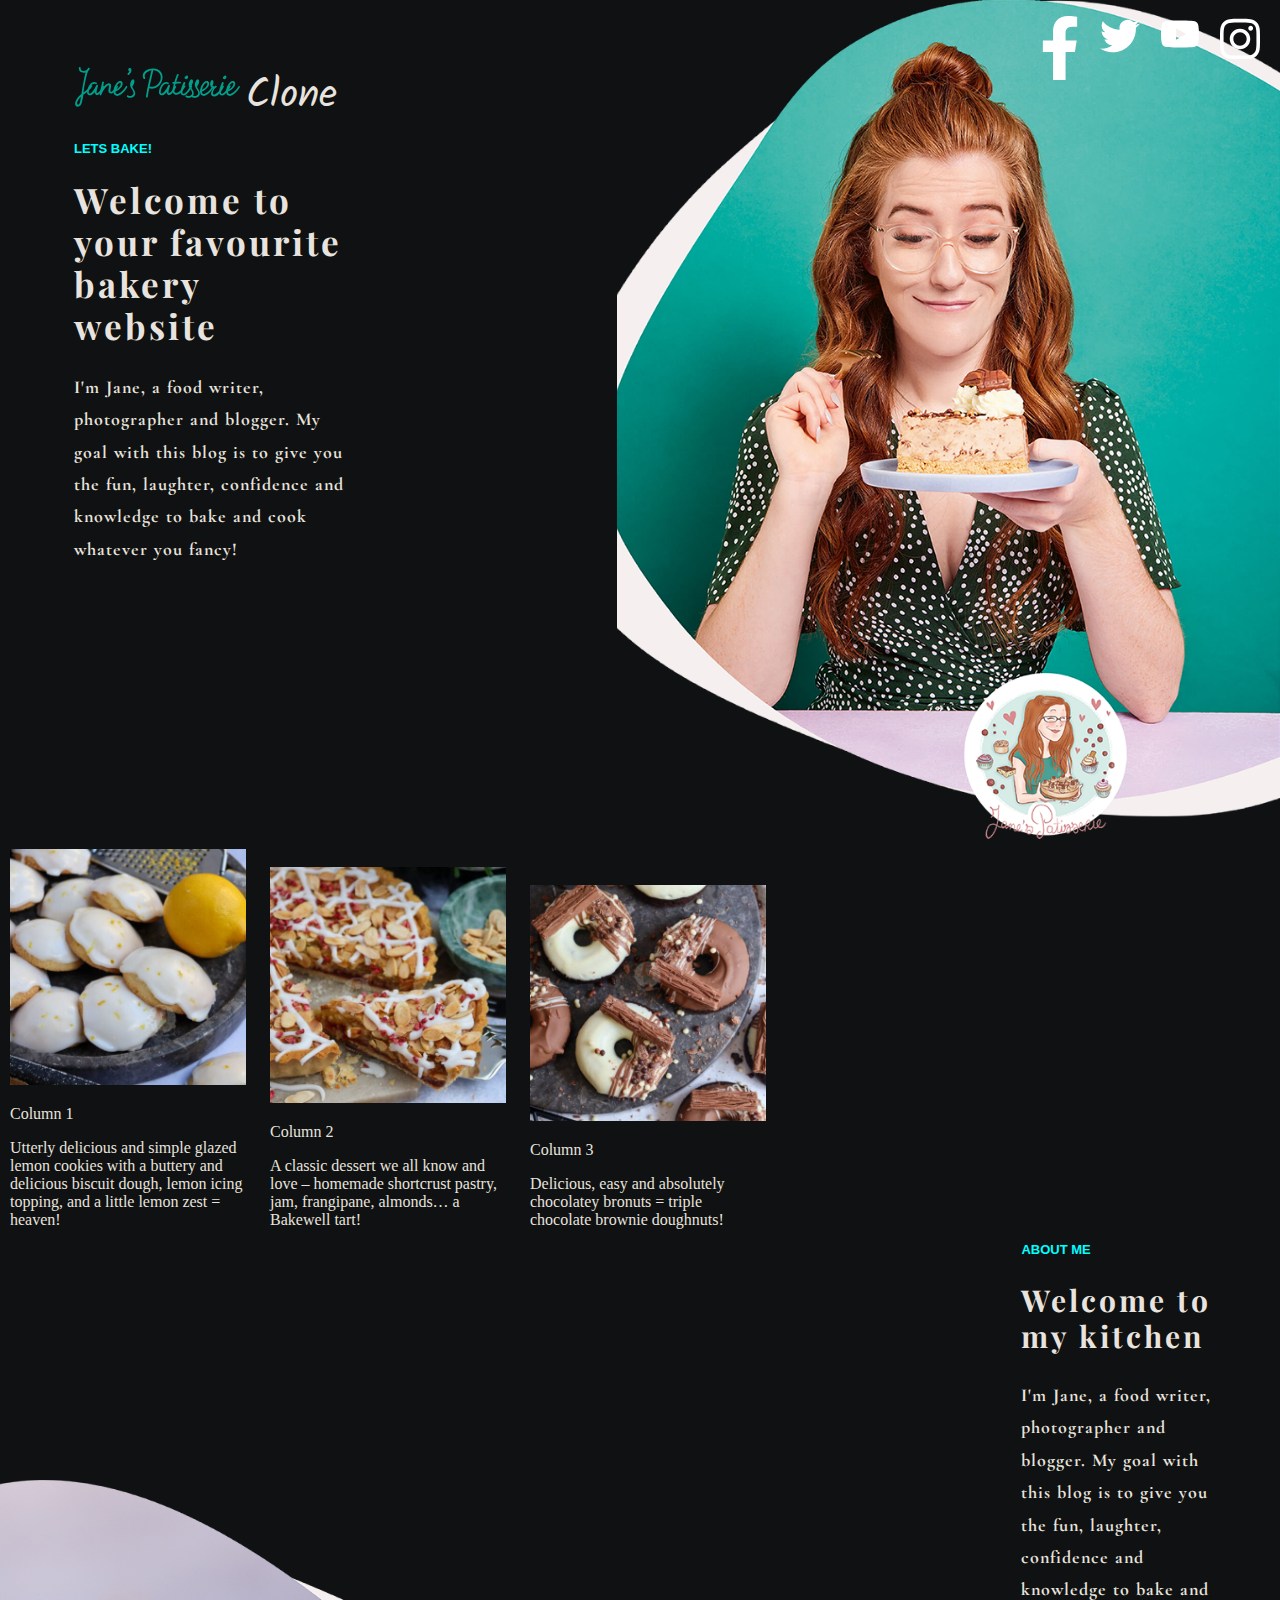
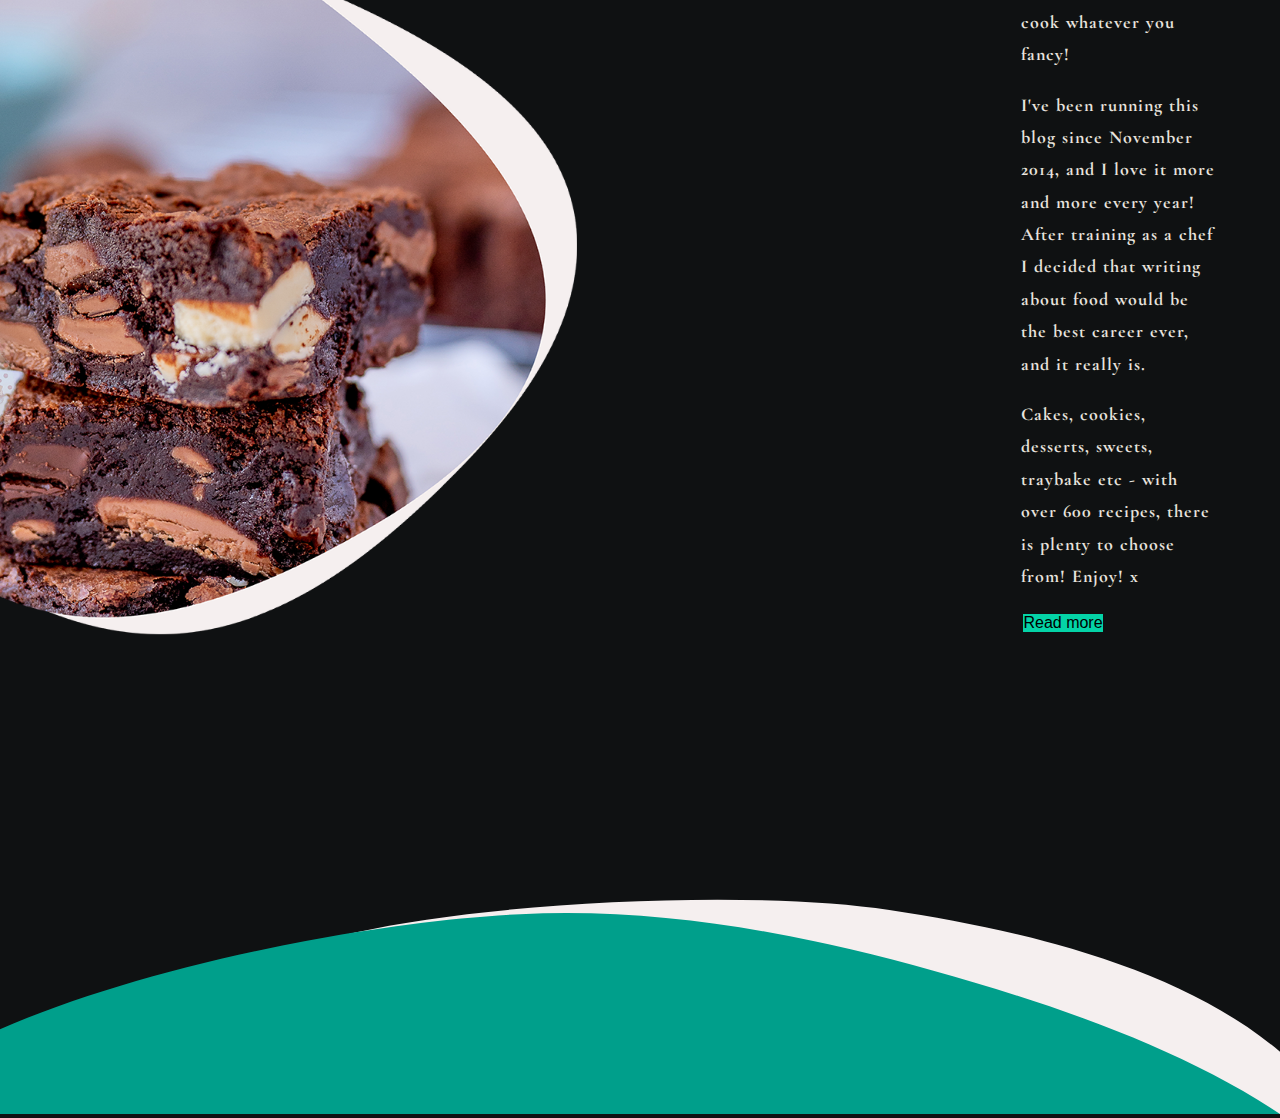
==== index.html @ 90a3a9bd "day2" ====
<!DOCTYPE html>
<html lang="en">
<head>
    <meta charset="UTF-8">
    <meta http-equiv="X-UA-Compatible" content="IE=edge">
    <meta name="viewport" content="width=device-width, initial-scale=1.0">
    <title>Home Page</title>
    <link rel="stylesheet" href="css/main.css">
    <!-- <link rel="stylesheet" href="https://unicons.iconscout.com/release/v4.0.0/css/line.css"> -->
    <!-- <link rel="stylesheet" href="https://maxcdn.bootstrapcdn.com/bootstrap/3.4.1/css/bootstrap.min.css">
    <script src="https://ajax.googleapis.com/ajax/libs/jquery/3.6.0/jquery.min.js"></script> -->
    <!-- <script src="https://maxcdn.bootstrapcdn.com/bootstrap/3.4.1/js/bootstrap.min.js"></script> -->
</head> 
<body>
      
    <section class="row">

        <div class ="container1">
            <div>
            <a class="logo" href="index.html"><img class="logo-size" src='image/jp-logo.svg' alt="jp-logo"> <span class="clone">Clone</span> </a>
            </div>
            <div class ="left-container">
                <h3 class="blue">LETS BAKE!</h3>
                <h1>Welcome to your favourite bakery website</h1>
                <p class="paragraph">I'm Jane, a food writer, photographer and blogger. My goal with this blog is to give you the fun, laughter, confidence and knowledge to bake and cook whatever you fancy!</p> 
            </div>

        </div>
        
        <div class="container3 ">
            <div id="row"> 
                <ul id="links">
                    <li><a id="links"href="https://www.instagram.com/janespatisserie"><img src="image/instagram.svg" alt="instagram"></a></li>
                    <li><a id="links"href="https://www.youtube.com/c/JanesPatisserieVlogs"><img src="image/youtube.svg" alt="youtube"></a></li>
                    <li><a id="links"href="https://twitter.com/janespatisserie"><img src="image/twitter.svg" alt="twitter"></a></li>
                    <li><a id="links"href="https://www.facebook.com/Janespatisserie/"><img src="image/facebook-f.svg" alt="facebook"></a></li>
                </ul>
            </div>
            <!-- <img class="image" src="image/home-header-2022.png" alt="pictre"/> -->
        </div>
    </section>
    
     <section class="row2">
        <div class="container left">
            <div >
                <a href="GlazedLemonCookies.html"><img class="images" src="image/GlazedLemonCookies1-2-500x500.jpg" alt="Glazed lemon cookies"/></a>
            </div>   
            <div class="text">
                <p>Column 1</p>
                <p>Utterly delicious and simple glazed lemon cookies with a buttery and delicious biscuit dough, lemon icing topping, and a little lemon zest = heaven! </p>
            </div>
        </div>
        <div class="container middle">
            <div>
                <a href="BakewellTart.html"><img class="images"  src="image/BakewellTart5.jpg" alt="Glazed lemon cookies"/></a>
            </div>   
            <div class="text">
                <p>Column 2</p>
                <p>A classic dessert we all know and love – homemade shortcrust pastry, jam, frangipane, almonds… a Bakewell tart! </p>
            </div>
        </div>
        <div class="container right">
            <div>
                <a href="Bronuts.html"><img class="images" src="image/Bronuts.jpg" alt="Glazed lemon cookies"/></a>
            </div>   
            <div class="text">
                <p>Column 3</p>
                <p>Delicious, easy and absolutely chocolatey bronuts = triple chocolate brownie doughnuts! </p>
            </div>
        </div>
    </section>


    <section class="row">
        <div class="container4">


        </div>

        <div class ="container2">
            <div class ="right-container">
                <h3 class="blue">ABOUT ME</h3>
                <h2>Welcome to my kitchen</h2>
                <p class="paragraph">I'm Jane, a food writer, photographer and blogger. My goal with this blog is to give you the fun, laughter, confidence and knowledge to bake and cook whatever you fancy!</p>
                <p class="paragraph">I've been running this blog since November 2014, and I love it more and more every year! After training as a chef I decided that writing about food would be the best career ever, and it really is.</p>
                <p class="paragraph">Cakes, cookies, desserts, sweets, traybake etc - with over 600 recipes, there is plenty to choose from! Enjoy! x</p>
            
                <a class="button" href="https://www.janespatisserie.com/about/" alt="read more">Read more</a>
                
            </div>
        </div>
    </section>

    <section class="footer">
    <img src="image/footer-curve.svg">
    </section>

</body>
</html>
---- css/main.css ----
@import url("https://fonts.googleapis.com/css2?family=Cormorant+Garamond:wght@300&family=Kalam&family=Playfair+Display&family=Square+Peg&display=swap");
* {
  -webkit-box-sizing: border-box;
          box-sizing: border-box;
}

.container {
  -webkit-box-sizing: border-box;
          box-sizing: border-box;
  display: inline-block;
  padding: 10px;
  height: 300px;
}

.left, .right {
  width: 20%;
}

.middle {
  width: 20%;
}

.container1 {
  margin-top: 57px;
  margin-left: 5%;
  font-family: 'Lucida Sans', 'Lucida Sans Regular', 'Lucida Grande', 'Lucida Sans Unicode', Geneva, Verdana, sans-serif;
  margin-left: 5%;
  -webkit-box-flex: 50%;
      -ms-flex: 50%;
          flex: 50%;
  padding-left: 10px;
  width: 40%;
  margin-bottom: 20%;
}

.left-container {
  width: 50%;
}

ul {
  list-style-type: none;
}

.container2 {
  display: -webkit-box;
  display: -ms-flexbox;
  display: flex;
  -webkit-box-orient: horizontal;
  -webkit-box-direction: normal;
      -ms-flex-direction: row;
          flex-direction: row;
  font-family: 'Lucida Sans', 'Lucida Sans Regular', 'Lucida Grande', 'Lucida Sans Unicode', Geneva, Verdana, sans-serif;
  -webkit-box-pack: end;
      -ms-flex-pack: end;
          justify-content: flex-end;
  margin-right: 5%;
  width: 40%;
  margin-bottom: 20%;
}

.container3 {
  width: 60%;
  background: url("home-header-2022.png") right/cover no-repeat;
}

.container4 {
  background: url("brownies.png") left/cover no-repeat;
  background-size: 80%;
  width: 60%;
}

.right-container {
  width: 40%;
}

.about-me {
  -webkit-box-pack: end;
      -ms-flex-pack: end;
          justify-content: flex-end;
}

.blue {
  font-size: 13px;
  color: aqua;
}

#links li {
  float: right;
  height: auto;
  width: 40px;
  margin-right: 20px;
}

.button {
  position: relative;
  color: #e8e3de;
  border: 5px;
  font-weight: 500;
  background-color: #04d4a7;
  display: inline-block;
  margin: 4px 2px;
  cursor: pointer;
}

.logo {
  -webkit-box-pack: end;
      -ms-flex-pack: end;
          justify-content: flex-end;
}

.logo-size {
  height: 50px;
  width: auto;
}

.clone {
  font-family: 'Kalam', cursive;
  font-size: 40px;
  color: #e8e3de;
}

h1 {
  color: #e8e3de;
  font-family: 'Playfair Display', serif;
  font-size: 35px;
  letter-spacing: 3px;
  line-height: 1.2;
}

h2 {
  color: #e8e3de;
  font-family: 'Playfair Display', serif;
  font-size: 30px;
  letter-spacing: 3px;
  line-height: 1.2;
}

.paragraph {
  color: #e8e3de;
  font-family: 'Cormorant Garamond', serif;
  font-size: 18px;
  letter-spacing: 1px;
  word-spacing: 1px;
  line-height: 1.8;
  font-weight: 700;
}

.row {
  display: -webkit-box;
  display: -ms-flexbox;
  display: flex;
}

.row2:after {
  -webkit-box-sizing: border-box;
          box-sizing: border-box;
  content: "";
  display: table;
  clear: both;
}

#row3 {
  display: inline;
}

.latest-recipe {
  display: inline;
}

.column {
  position: relative;
  width: 100%/3;
}

/* Stops the float property from affecting content after the columns */
.images {
  width: 100%;
  height: auto;
}

.text {
  position: flex;
  color: #e8e3de;
}

body {
  background-color: #0f1112;
  margin: 0%;
}

a:link, a:visited, a:hover, a:active {
  color: #000000;
  text-decoration: none;
}

.big-image.width {
  height: 500px;
  background: url("GlazedLemonCookies1-2-500x500.jpg") center/cover no-repeat;
  -webkit-box-pack: center;
      -ms-flex-pack: center;
          justify-content: center;
}

.menu.width {
  margin-top: 50px;
  -webkit-box-pack: center;
      -ms-flex-pack: center;
          justify-content: center;
}

.width {
  margin-left: auto;
  margin-right: auto;
  max-width: 1300px;
}
/*# sourceMappingURL=main.css.map */
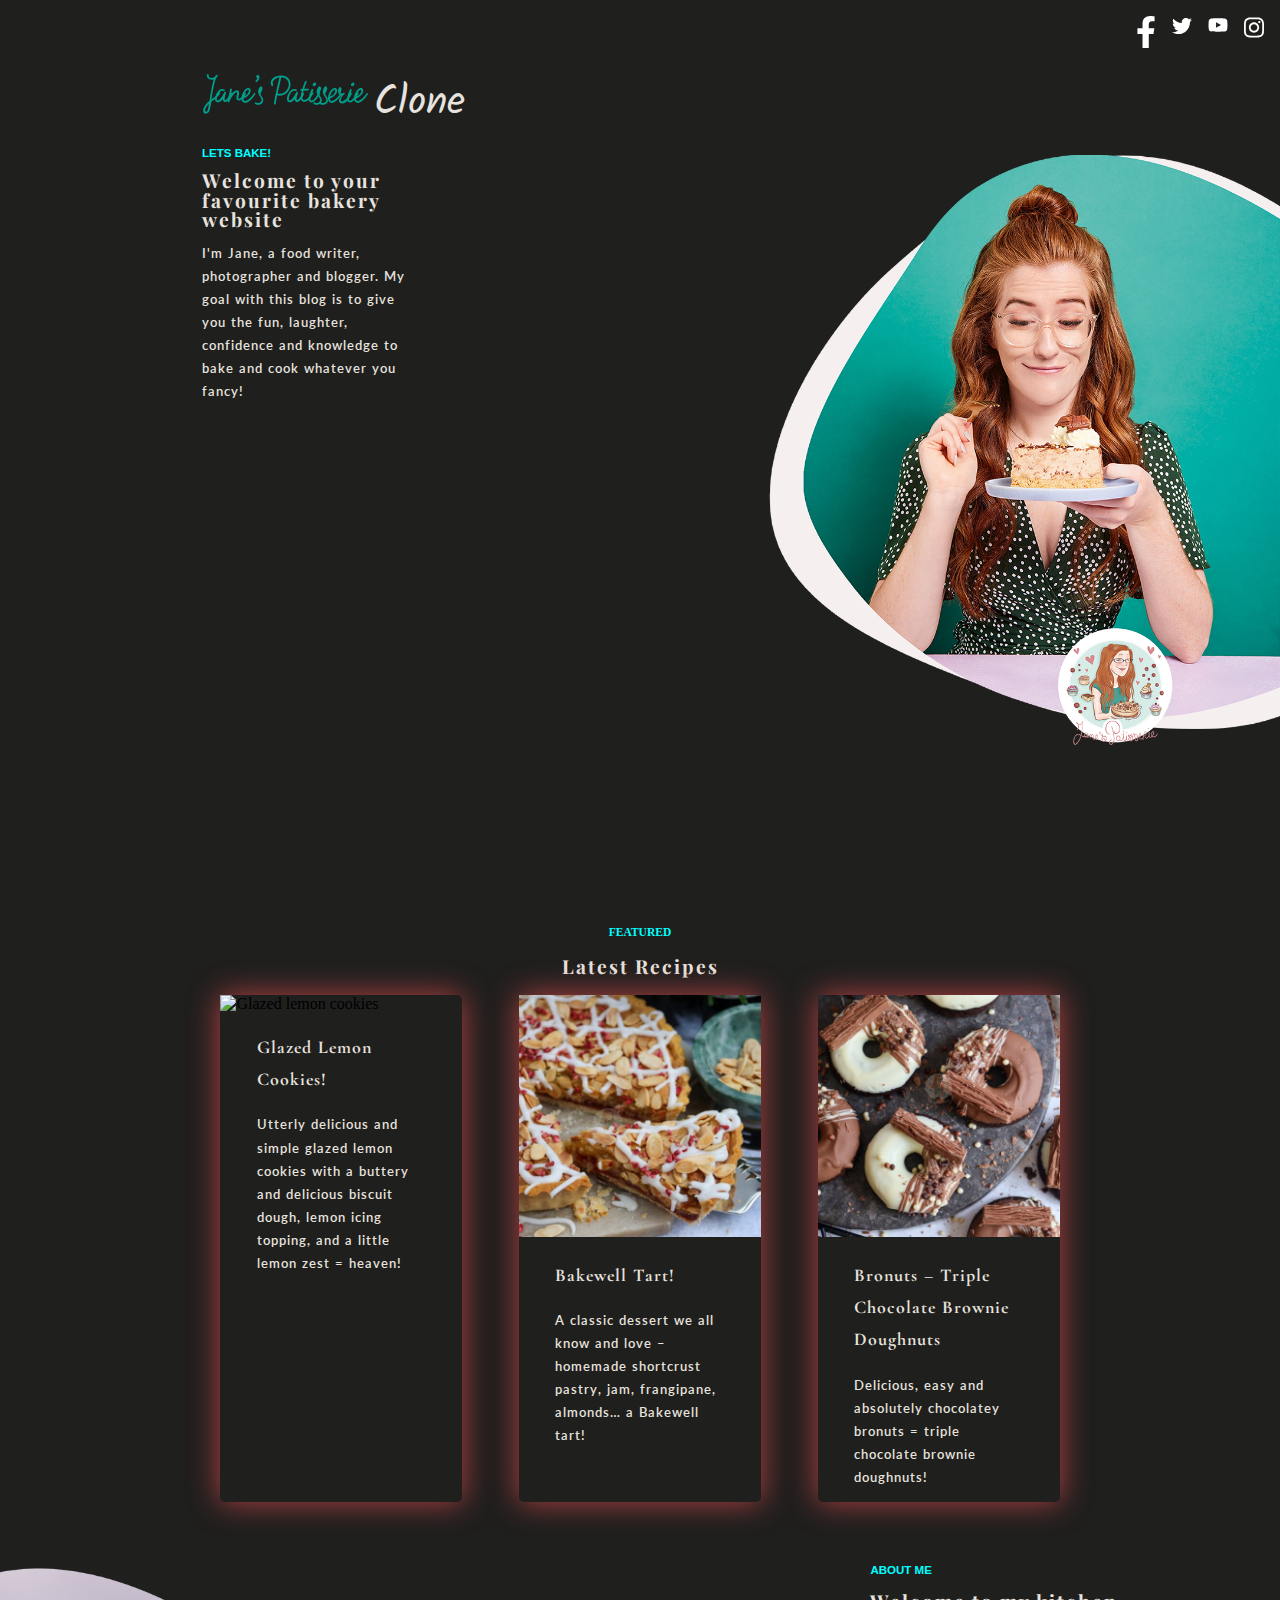
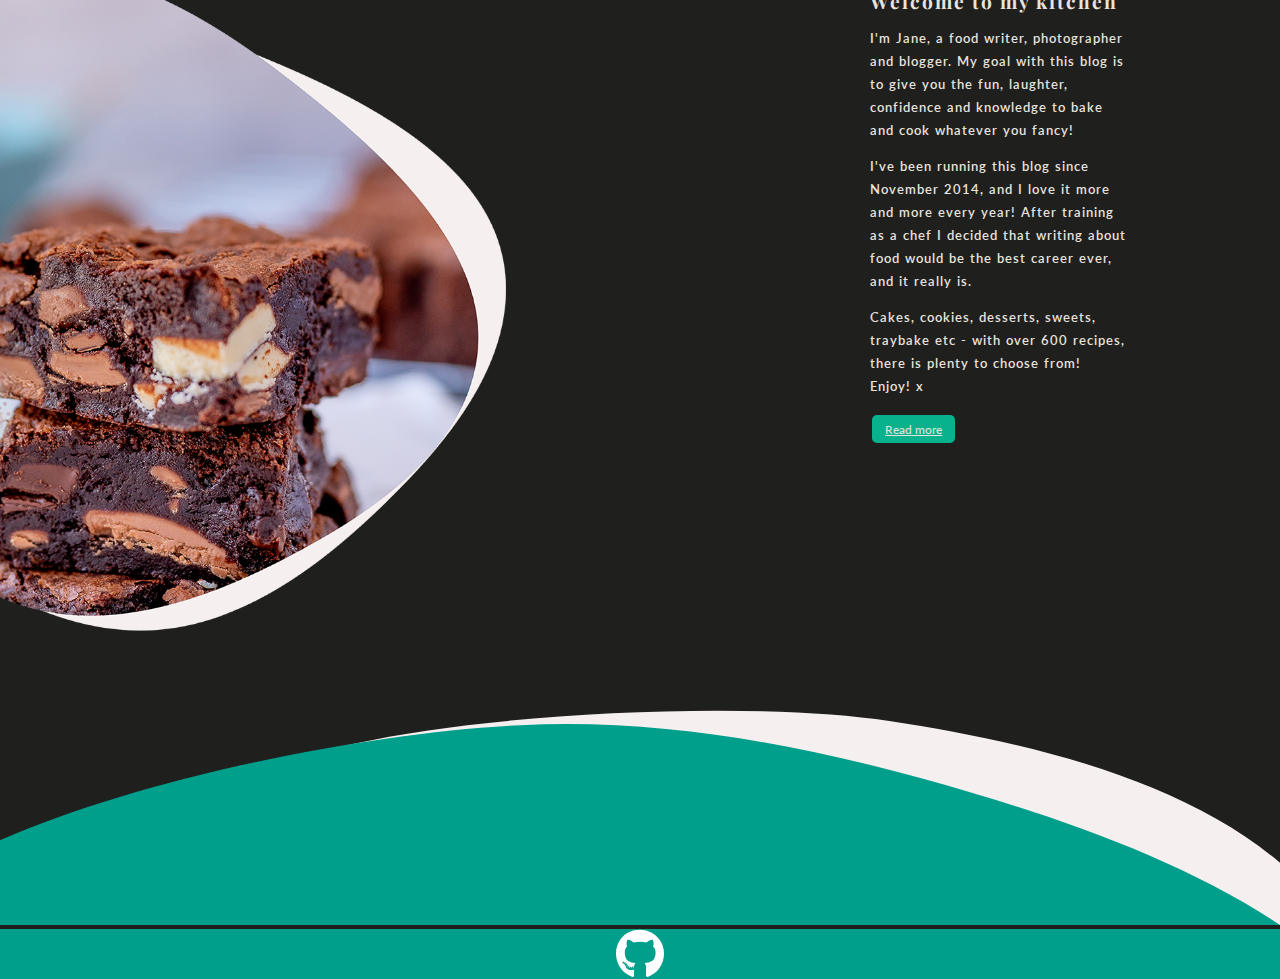
==== commit 4ee838c0: "finish all 4 page of the website" ====
--- a/index.html
+++ b/index.html
@@ -12,60 +12,68 @@
     <!-- <script src="https://maxcdn.bootstrapcdn.com/bootstrap/3.4.1/js/bootstrap.min.js"></script> -->
 </head> 
 <body>
-      
-    <section class="row">
 
-        <div class ="container1">
-            <div>
-            <a class="logo" href="index.html"><img class="logo-size" src='image/jp-logo.svg' alt="jp-logo"> <span class="clone">Clone</span> </a>
+     <section class="homepage">
+        <section class="row">
+            <div class ="container1">
+                <div>
+                <a class="logo" href="index.html"><img class="logo-size" src='image/jp-logo.svg' alt="jp-logo"> <span class="clone">Clone</span> </a>
+                </div>
+                <div class ="left-container">
+                    <h3 class="blue">LETS BAKE!</h3>
+                    <h1 class ="hero">Welcome to your favourite bakery website</h1>
+                    <p class="paragraph">I'm Jane, a food writer, photographer and blogger. My goal with this blog is to give you the fun, laughter, confidence and knowledge to bake and cook whatever you fancy!</p> 
+                </div>
             </div>
-            <div class ="left-container">
-                <h3 class="blue">LETS BAKE!</h3>
-                <h1>Welcome to your favourite bakery website</h1>
-                <p class="paragraph">I'm Jane, a food writer, photographer and blogger. My goal with this blog is to give you the fun, laughter, confidence and knowledge to bake and cook whatever you fancy!</p> 
+            
+            <div class="container3">
+                <div class="row">
+                    <ul id="links">
+                        <li><a href="https://www.instagram.com/janespatisserie"><img src="image/instagram.svg" alt="instagram"></a></li>
+                        <li><a href="https://www.youtube.com/c/JanesPatisserieVlogs"><img src="image/youtube.svg" alt="youtube"></a></li>
+                        <li><a href="https://twitter.com/janespatisserie"><img src="image/twitter.svg" alt="twitter"></a></li>
+                        <li><a href="https://www.facebook.com/Janespatisserie/"><img src="image/facebook-f.svg" alt="facebook"/></a></li>
+                    </ul>
+                </div>
             </div>
+        </section>  
+     </section> 
 
-        </div>
-        
-        <div class="container3 ">
-            <div id="row"> 
-                <ul id="links">
-                    <li><a id="links"href="https://www.instagram.com/janespatisserie"><img src="image/instagram.svg" alt="instagram"></a></li>
-                    <li><a id="links"href="https://www.youtube.com/c/JanesPatisserieVlogs"><img src="image/youtube.svg" alt="youtube"></a></li>
-                    <li><a id="links"href="https://twitter.com/janespatisserie"><img src="image/twitter.svg" alt="twitter"></a></li>
-                    <li><a id="links"href="https://www.facebook.com/Janespatisserie/"><img src="image/facebook-f.svg" alt="facebook"></a></li>
-                </ul>
-            </div>
-            <!-- <img class="image" src="image/home-header-2022.png" alt="pictre"/> -->
-        </div>
+    <div class="space"></div>
+
+    <section >
+        <h3 class="blue center">FEATURED</h3>
+        <h3 class="hero center">Latest Recipes</h3>
     </section>
-    
-     <section class="row2">
-        <div class="container left">
+
+    <section class="row2">
+        <div class="container left glow">
             <div >
-                <a href="GlazedLemonCookies.html"><img class="images" src="image/GlazedLemonCookies1-2-500x500.jpg" alt="Glazed lemon cookies"/></a>
+                <a href="GlazedLemonCookies.html"><img class="images" src="image/Glc/GlazedLemonCookies1-2-500x500.jpg" alt="Glazed lemon cookies"/></a>
             </div>   
-            <div class="text">
-                <p>Column 1</p>
-                <p>Utterly delicious and simple glazed lemon cookies with a buttery and delicious biscuit dough, lemon icing topping, and a little lemon zest = heaven! </p>
+            <div class="featured-text">
+                <a href="GlazedLemonCookies.html"><p class="title"> Glazed Lemon Cookies!</p></a>
+                <p class="paragraph">Utterly delicious and simple glazed lemon cookies with a buttery and delicious biscuit dough, lemon icing topping, and a little lemon zest = heaven! </p>
             </div>
         </div>
-        <div class="container middle">
+        <div class="container middle glow">
             <div>
                 <a href="BakewellTart.html"><img class="images"  src="image/BakewellTart5.jpg" alt="Glazed lemon cookies"/></a>
             </div>   
-            <div class="text">
-                <p>Column 2</p>
-                <p>A classic dessert we all know and love – homemade shortcrust pastry, jam, frangipane, almonds… a Bakewell tart! </p>
+            <div class="featured-text">
+                <a href="BakewellTart.html"><p class="title"> Bakewell Tart!</p></a>
+                
+                <p class="paragraph">A classic dessert we all know and love – homemade shortcrust pastry, jam, frangipane, almonds… a Bakewell tart! </p>
             </div>
         </div>
-        <div class="container right">
+        <div class="container right glow">
             <div>
-                <a href="Bronuts.html"><img class="images" src="image/Bronuts.jpg" alt="Glazed lemon cookies"/></a>
+                <a href="Bronuts.html"><img class="images" src="image/Bronuts/Bronuts.jpg" alt="Glazed lemon cookies"/></a>
             </div>   
-            <div class="text">
-                <p>Column 3</p>
-                <p>Delicious, easy and absolutely chocolatey bronuts = triple chocolate brownie doughnuts! </p>
+            <div class="featured-text">
+                <a href="Bronuts.html"><p class="title"> Bronuts – Triple Chocolate Brownie Doughnuts</p></a>
+                
+                <p class="paragraph">Delicious, easy and absolutely chocolatey bronuts = triple chocolate brownie doughnuts! </p>
             </div>
         </div>
     </section>
@@ -80,20 +88,25 @@
         <div class ="container2">
             <div class ="right-container">
                 <h3 class="blue">ABOUT ME</h3>
-                <h2>Welcome to my kitchen</h2>
+                <h2 class="hero">Welcome to my kitchen</h2>
                 <p class="paragraph">I'm Jane, a food writer, photographer and blogger. My goal with this blog is to give you the fun, laughter, confidence and knowledge to bake and cook whatever you fancy!</p>
                 <p class="paragraph">I've been running this blog since November 2014, and I love it more and more every year! After training as a chef I decided that writing about food would be the best career ever, and it really is.</p>
                 <p class="paragraph">Cakes, cookies, desserts, sweets, traybake etc - with over 600 recipes, there is plenty to choose from! Enjoy! x</p>
             
-                <a class="button" href="https://www.janespatisserie.com/about/" alt="read more">Read more</a>
+                <a class="button" href="https://www.janespatisserie.com/about/" alt="read more"><span class="buttontext" >Read more</span></a>
                 
             </div>
         </div>
     </section>
+    
 
-    <section class="footer">
-    <img src="image/footer-curve.svg">
+    <section style="display:flexbox">
+        <img class="" src="image/footer-curve.svg">
+        <div class="footer">
+            <a href="https://github.com/Jiong-Su?tab=repositories"><img class="logo-size center" src='image/github-brands.svg' alt="git hub"> </a>
+        </div>
     </section>
 
+  
 </body>
 </html>--- a/css/main.css
+++ b/css/main.css
@@ -1,36 +1,74 @@
-@import url("https://fonts.googleapis.com/css2?family=Cormorant+Garamond:wght@300&family=Kalam&family=Playfair+Display&family=Square+Peg&display=swap");
+@import url("https://fonts.googleapis.com/css2?family=Cormorant+Garamond:wght@300&family=Kalam&family=Lato:wght@300&family=Playfair+Display&family=Square+Peg&display=swap");
 * {
   -webkit-box-sizing: border-box;
           box-sizing: border-box;
 }
 
+.homepage {
+  background: url("home-header-2022.png") right/cover no-repeat;
+  background-size: 40%;
+  max-height: 900px;
+  height: auto;
+}
+
+.title {
+  color: #e8e3de;
+  font-family: 'Cormorant Garamond', serif;
+  letter-spacing: 1px;
+  word-spacing: 1px;
+  line-height: 1.8;
+  font-weight: 700;
+  font-size: 1.4vw;
+}
+
+.title:hover {
+  text-decoration: underline;
+}
+
+.hero {
+  color: #e8e3de;
+  font-family: 'Playfair Display', serif;
+  letter-spacing: 2px;
+  line-height: 1;
+  font-size: 1.5vw;
+}
+
+.space {
+  margin-top: 2%;
+  margin-bottom: 2%;
+}
+
 .container {
-  -webkit-box-sizing: border-box;
-          box-sizing: border-box;
-  display: inline-block;
-  padding: 10px;
-  height: 300px;
-}
-
-.left, .right {
-  width: 20%;
+  height: auto;
+}
+
+.glow {
+  border-color: #b64242;
+  -webkit-box-shadow: 0 0 30px #b64242;
+          box-shadow: 0 0 30px #b64242;
+  border-radius: 5px;
+}
+
+.right {
+  width: 27%;
+}
+
+.left {
+  width: 27%;
 }
 
 .middle {
-  width: 20%;
+  width: 27%;
 }
 
 .container1 {
-  margin-top: 57px;
-  margin-left: 5%;
+  margin-top: 5%;
+  margin-left: 15%;
   font-family: 'Lucida Sans', 'Lucida Sans Regular', 'Lucida Grande', 'Lucida Sans Unicode', Geneva, Verdana, sans-serif;
-  margin-left: 5%;
-  -webkit-box-flex: 50%;
-      -ms-flex: 50%;
-          flex: 50%;
+  margin-left: 15%;
   padding-left: 10px;
   width: 40%;
-  margin-bottom: 20%;
+  height: 1000px;
 }
 
 .left-container {
@@ -53,24 +91,31 @@
   -webkit-box-pack: end;
       -ms-flex-pack: end;
           justify-content: flex-end;
-  margin-right: 5%;
+  margin-right: 10%;
   width: 40%;
   margin-bottom: 20%;
 }
 
 .container3 {
   width: 60%;
-  background: url("home-header-2022.png") right/cover no-repeat;
+  display: -webkit-box;
+  display: -ms-flexbox;
+  display: flex;
+  -webkit-box-pack: end;
+      -ms-flex-pack: end;
+          justify-content: flex-end;
 }
 
 .container4 {
   background: url("brownies.png") left/cover no-repeat;
   background-size: 80%;
-  width: 60%;
+  width: 50%;
 }
 
 .right-container {
-  width: 40%;
+  width: 50%;
+  margin-top: 10%;
+  margin-right: 5%;
 }
 
 .about-me {
@@ -80,26 +125,56 @@
 }
 
 .blue {
-  font-size: 13px;
+  font-size: 0.9vw;
   color: aqua;
 }
 
 #links li {
   float: right;
-  height: auto;
-  width: 40px;
-  margin-right: 20px;
+  -webkit-box-align: center;
+      -ms-flex-align: center;
+          align-items: center;
+  width: 20px;
+  height: 20px;
+  margin-right: 1em;
+}
+
+.center {
+  display: -webkit-box;
+  display: -ms-flexbox;
+  display: flex;
+  -webkit-box-pack: center;
+      -ms-flex-pack: center;
+          justify-content: center;
+}
+
+.inline {
+  line-height: 1.8;
 }
 
 .button {
   position: relative;
-  color: #e8e3de;
-  border: 5px;
-  font-weight: 500;
-  background-color: #04d4a7;
+  background-color: #08b28d;
   display: inline-block;
   margin: 4px 2px;
   cursor: pointer;
+  padding: 2%;
+  padding-left: 5%;
+  padding-right: 5%;
+  border-radius: 5px;
+}
+
+.buttontext {
+  color: #e8e3de;
+  -webkit-text-decoration: underline #e8e3de;
+          text-decoration: underline #e8e3de;
+  font-weight: 400;
+  font-size: 0.9vw;
+  font-family: 'Lato', serif;
+}
+
+.button:hover {
+  background-color: #07886c;
 }
 
 .logo {
@@ -119,14 +194,6 @@
   color: #e8e3de;
 }
 
-h1 {
-  color: #e8e3de;
-  font-family: 'Playfair Display', serif;
-  font-size: 35px;
-  letter-spacing: 3px;
-  line-height: 1.2;
-}
-
 h2 {
   color: #e8e3de;
   font-family: 'Playfair Display', serif;
@@ -137,12 +204,22 @@
 
 .paragraph {
   color: #e8e3de;
-  font-family: 'Cormorant Garamond', serif;
+  font-family: 'Lato', serif;
+  font-size: 1vw;
+  letter-spacing: 1px;
+  word-spacing: 1px;
+  line-height: 1.8;
+  font-weight: 550;
+}
+
+.recipefont {
+  color: #e8e3de;
+  font-family: 'Lato', sans-serif;
   font-size: 18px;
   letter-spacing: 1px;
   word-spacing: 1px;
   line-height: 1.8;
-  font-weight: 700;
+  font-weight: 550;
 }
 
 .row {
@@ -151,16 +228,14 @@
   display: flex;
 }
 
-.row2:after {
-  -webkit-box-sizing: border-box;
-          box-sizing: border-box;
-  content: "";
-  display: table;
-  clear: both;
-}
-
-#row3 {
-  display: inline;
+.row2 {
+  display: -webkit-box;
+  display: -ms-flexbox;
+  display: flex;
+  -ms-flex-pack: distribute;
+      justify-content: space-around;
+  margin-left: 15%;
+  margin-right: 15%;
 }
 
 .latest-recipe {
@@ -184,7 +259,7 @@
 }
 
 body {
-  background-color: #0f1112;
+  background-color: #1f1f1e;
   margin: 0%;
 }
 
@@ -193,15 +268,29 @@
   text-decoration: none;
 }
 
-.big-image.width {
+.bronuts {
+  background: url("Bronuts10-2.jpg") center/cover no-repeat;
+}
+
+.Cookie {
+  background: url("GlazedLemonCookies1-2-500x500.jpg") center/cover no-repeat;
+}
+
+.tart {
+  background: url("BakewellTart5.jpg") center/cover no-repeat;
+}
+
+.big-image {
   height: 500px;
-  background: url("GlazedLemonCookies1-2-500x500.jpg") center/cover no-repeat;
-  -webkit-box-pack: center;
-      -ms-flex-pack: center;
-          justify-content: center;
-}
-
-.menu.width {
+  -webkit-box-pack: center;
+      -ms-flex-pack: center;
+          justify-content: center;
+  margin-left: auto;
+  margin-right: auto;
+  max-width: 1200px;
+}
+
+.menu {
   margin-top: 50px;
   -webkit-box-pack: center;
       -ms-flex-pack: center;
@@ -211,6 +300,89 @@
 .width {
   margin-left: auto;
   margin-right: auto;
-  max-width: 1300px;
+  max-width: 1100px;
+}
+
+.recipeimage {
+  max-width: 500px;
+  border-radius: 20px;
+  margin-bottom: 20px;
+  margin-top: 20px;
+}
+
+.center {
+  display: -webkit-box;
+  display: -ms-flexbox;
+  display: flex;
+  -webkit-box-pack: center;
+      -ms-flex-pack: center;
+          justify-content: center;
+  margin-left: auto;
+  margin-right: auto;
+}
+
+.reciper-break-inner::before {
+  left: 0;
+  background-color: #04d4a7 solid 1px;
+  width: calc(35%-30px);
+}
+
+.reciper-break-inner {
+  display: -webkit-box;
+  display: -ms-flexbox;
+  display: flex;
+  -webkit-box-pack: center;
+      -ms-flex-pack: center;
+          justify-content: center;
+}
+
+.recipe-container {
+  margin-left: auto;
+  margin-right: auto;
+  max-width: 600px;
+  border-radius: 10px;
+  border: #285244 solid 2px;
+  height: auto;
+}
+
+.recipe-summary {
+  background-color: rgba(40, 82, 68, 0.3);
+  height: auto;
+  margin-top: 0;
+  border-top: 0;
+  padding-top: 1vw;
+  padding-bottom: 1vw;
+}
+
+.featured-text {
+  -webkit-box-pack: center;
+      -ms-flex-pack: center;
+          justify-content: center;
+  color: #e8e3de;
+  padding-left: 15%;
+  padding-right: 15%;
+}
+
+.star {
+  min-width: 20%;
+  max-width: 50px;
+  display: -webkit-box;
+  display: -ms-flexbox;
+  display: flex;
+  -webkit-box-pack: center;
+      -ms-flex-pack: center;
+          justify-content: center;
+  margin-left: auto;
+  margin-right: auto;
+}
+
+.hyperlink {
+  text-decoration: underline;
+  color: #21bca5;
+}
+
+.footer {
+  background-color: #009F8B;
+  white-space: wrap;
 }
 /*# sourceMappingURL=main.css.map */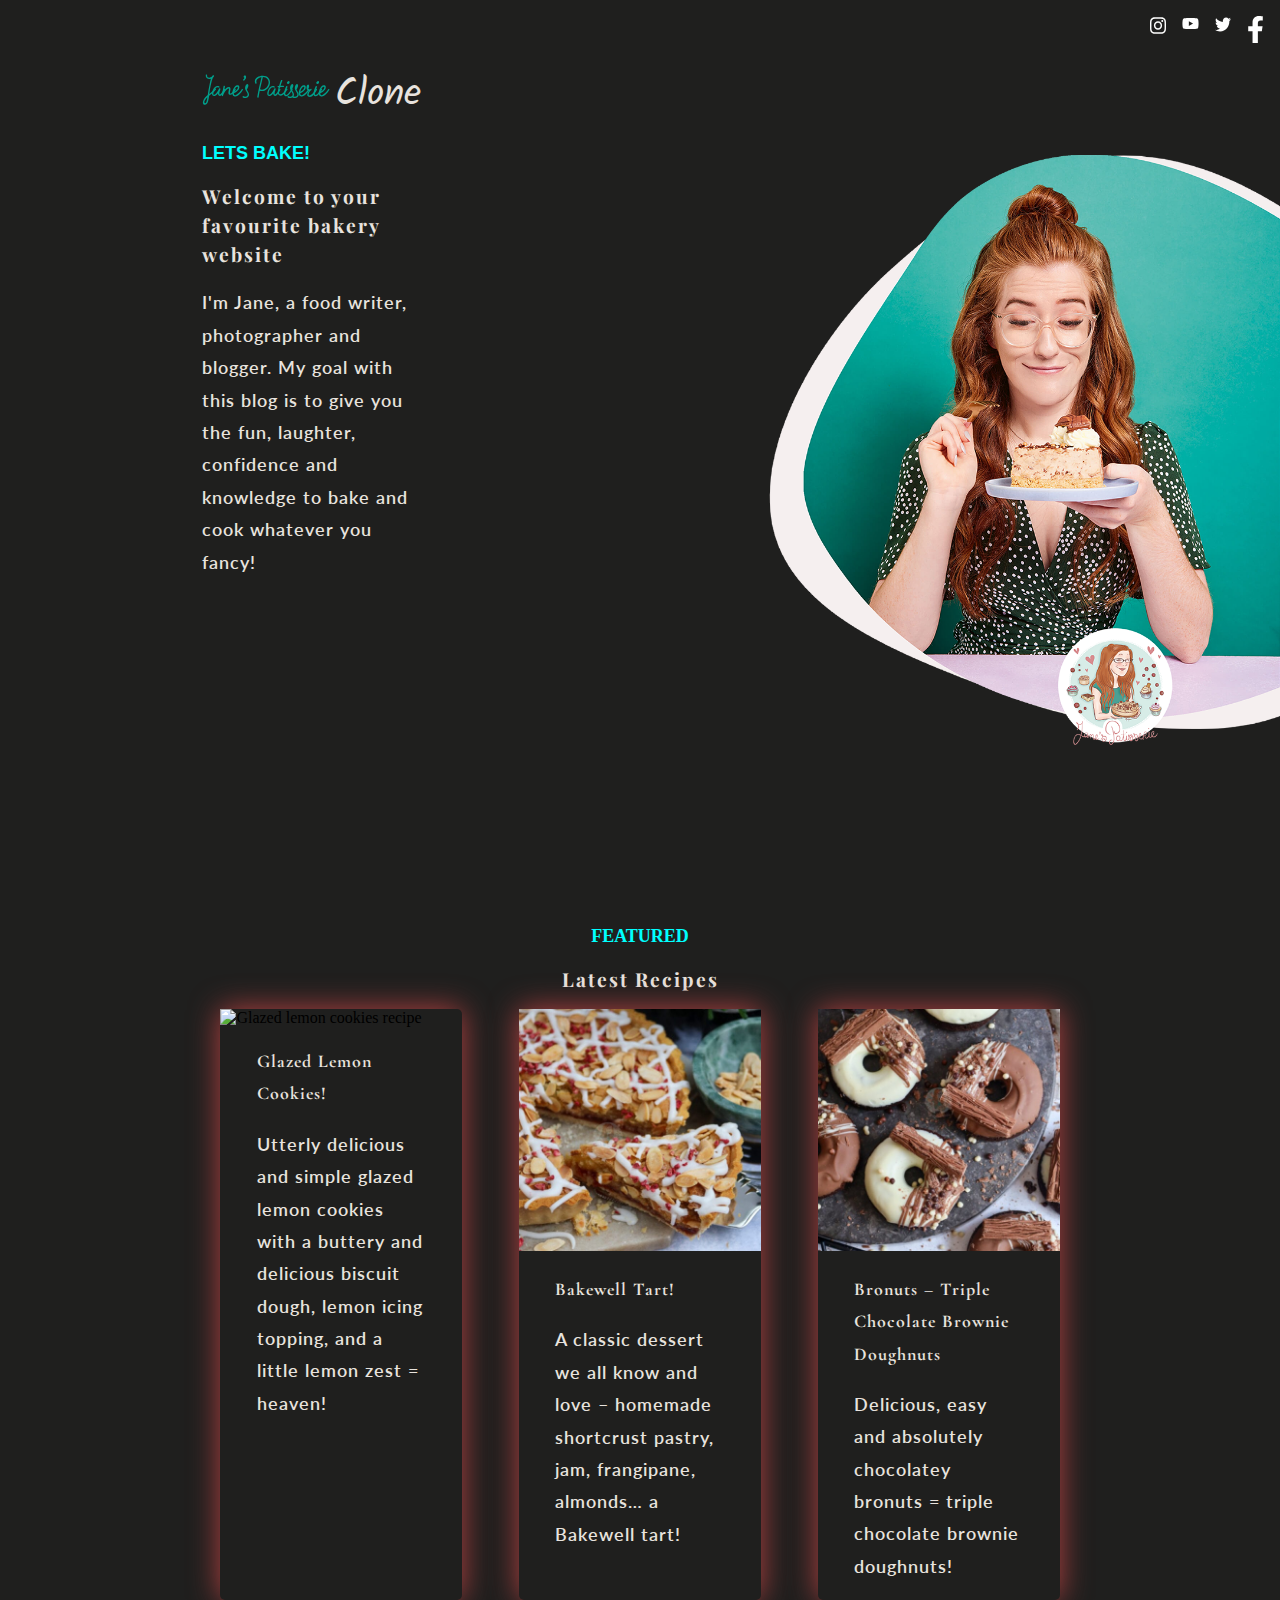
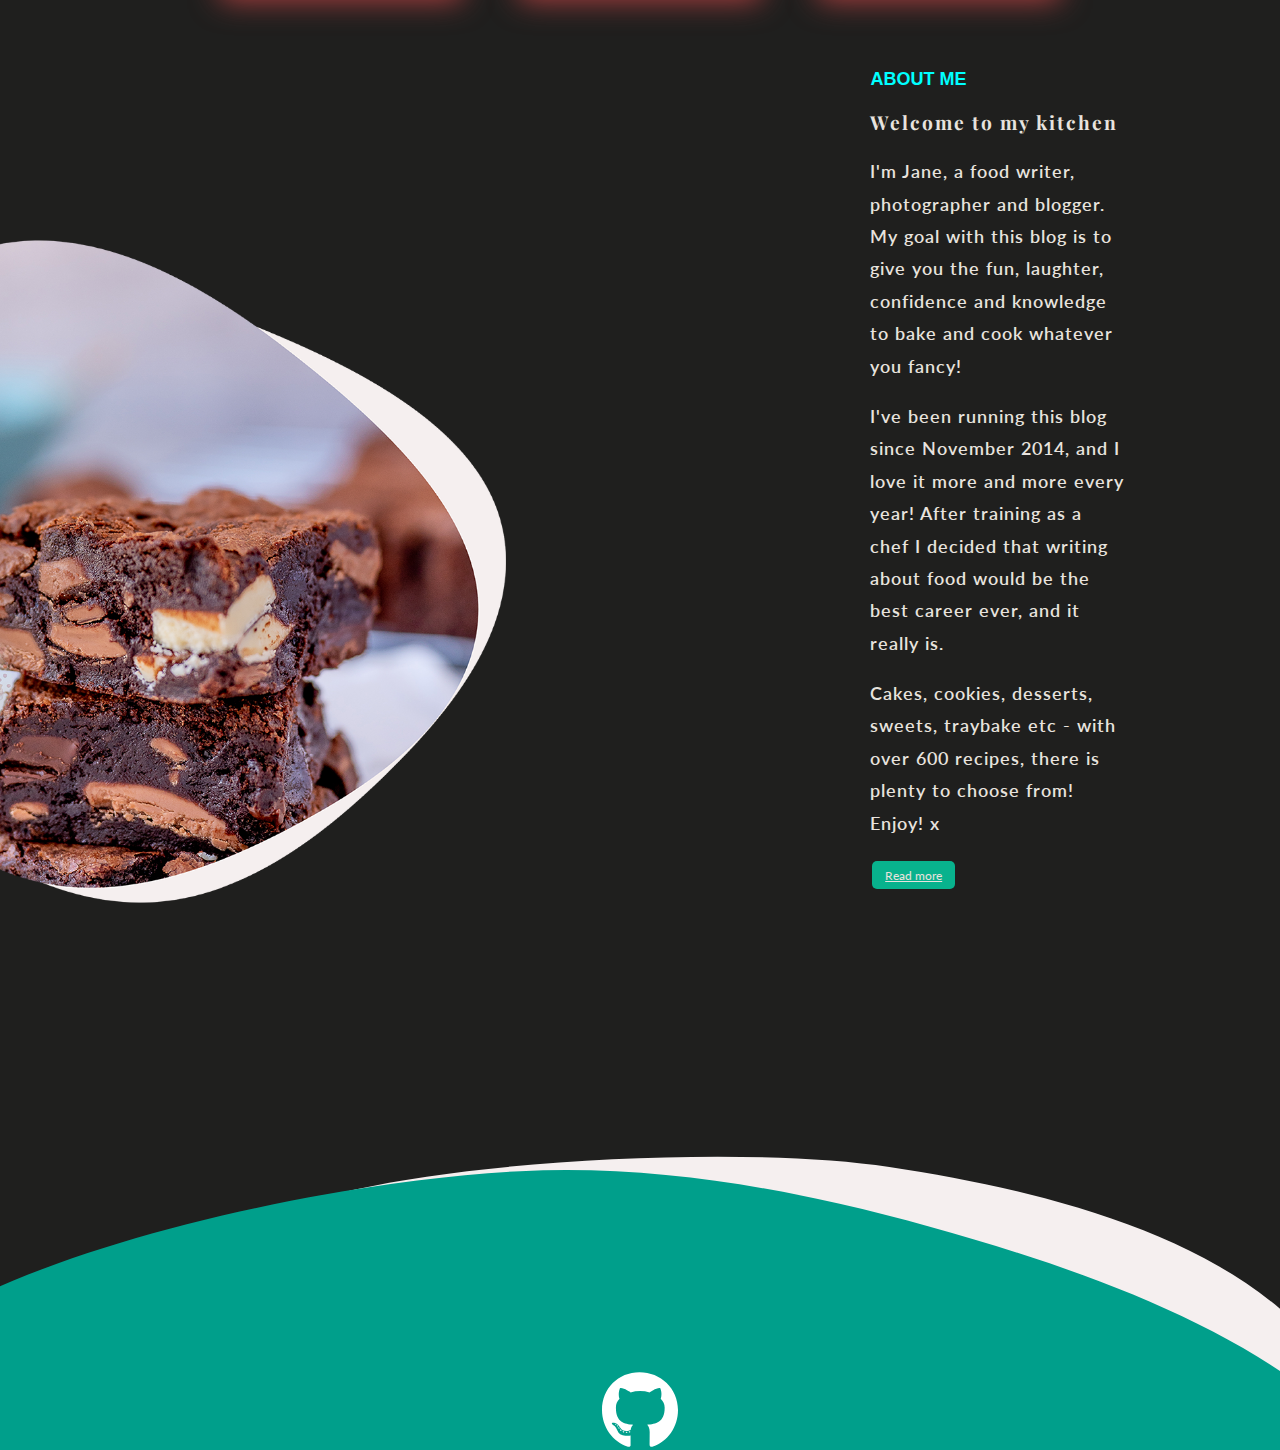
==== commit fb441f41: "updated footer" ====
--- a/index.html
+++ b/index.html
@@ -43,13 +43,13 @@
 
     <section >
         <h3 class="blue center">FEATURED</h3>
-        <h3 class="hero center">Latest Recipes</h3>
+        <h2 class="hero center">Latest Recipes</h2>
     </section>
 
     <section class="row2">
         <div class="container left glow">
             <div >
-                <a href="GlazedLemonCookies.html"><img class="images" src="image/Glc/GlazedLemonCookies1-2-500x500.jpg" alt="Glazed lemon cookies"/></a>
+                <a href="GlazedLemonCookies.html"><img class="images" src="image/Glc/GlazedLemonCookies1-2-500x500.jpg" alt="Glazed lemon cookies recipe"/></a>
             </div>   
             <div class="featured-text">
                 <a href="GlazedLemonCookies.html"><p class="title"> Glazed Lemon Cookies!</p></a>
@@ -58,7 +58,7 @@
         </div>
         <div class="container middle glow">
             <div>
-                <a href="BakewellTart.html"><img class="images"  src="image/BakewellTart5.jpg" alt="Glazed lemon cookies"/></a>
+                <a href="BakewellTart.html"><img class="images"  src="image/BakewellTart5.jpg" alt="Bakewell Tart recipe"/></a>
             </div>   
             <div class="featured-text">
                 <a href="BakewellTart.html"><p class="title"> Bakewell Tart!</p></a>
@@ -68,7 +68,7 @@
         </div>
         <div class="container right glow">
             <div>
-                <a href="Bronuts.html"><img class="images" src="image/Bronuts/Bronuts.jpg" alt="Glazed lemon cookies"/></a>
+                <a href="Bronuts.html"><img class="images" src="image/Bronuts/Bronuts.jpg" alt="Bronuts recipe"/></a>
             </div>   
             <div class="featured-text">
                 <a href="Bronuts.html"><p class="title"> Bronuts – Triple Chocolate Brownie Doughnuts</p></a>
@@ -100,13 +100,12 @@
     </section>
     
 
-    <section style="display:flexbox">
-        <img class="" src="image/footer-curve.svg">
+    <section >
+        <div style="display:flex;"><img src="image/footer-curve.svg"></div>
+        
         <div class="footer">
-            <a href="https://github.com/Jiong-Su?tab=repositories"><img class="logo-size center" src='image/github-brands.svg' alt="git hub"> </a>
+            <a href="https://github.com/Jiong-Su?tab=repositories"><img class="github center" src='image/github-brands.svg' alt="git hub"> </a>
         </div>
     </section>
-
-  
 </body>
 </html>--- a/css/main.css
+++ b/css/main.css
@@ -29,7 +29,7 @@
   color: #e8e3de;
   font-family: 'Playfair Display', serif;
   letter-spacing: 2px;
-  line-height: 1;
+  line-height: 1.5;
   font-size: 1.5vw;
 }
 
@@ -96,14 +96,24 @@
   margin-bottom: 20%;
 }
 
-.container3 {
-  width: 60%;
+.row {
   display: -webkit-box;
   display: -ms-flexbox;
   display: flex;
   -webkit-box-pack: end;
       -ms-flex-pack: end;
           justify-content: flex-end;
+}
+
+.container3 {
+  width: 60%;
+}
+
+#links li {
+  float: left;
+  width: 1.3vw;
+  min-width: 15px;
+  margin-right: 1em;
 }
 
 .container4 {
@@ -125,18 +135,8 @@
 }
 
 .blue {
-  font-size: 0.9vw;
+  font-size: 18px;
   color: aqua;
-}
-
-#links li {
-  float: right;
-  -webkit-box-align: center;
-      -ms-flex-align: center;
-          align-items: center;
-  width: 20px;
-  height: 20px;
-  margin-right: 1em;
 }
 
 .center {
@@ -184,13 +184,14 @@
 }
 
 .logo-size {
-  height: 50px;
+  height: 3vw;
+  min-height: 30px;
   width: auto;
 }
 
 .clone {
   font-family: 'Kalam', cursive;
-  font-size: 40px;
+  font-size: 3vw;
   color: #e8e3de;
 }
 
@@ -205,7 +206,7 @@
 .paragraph {
   color: #e8e3de;
   font-family: 'Lato', serif;
-  font-size: 1vw;
+  font-size: 18px;
   letter-spacing: 1px;
   word-spacing: 1px;
   line-height: 1.8;
@@ -222,12 +223,6 @@
   font-weight: 550;
 }
 
-.row {
-  display: -webkit-box;
-  display: -ms-flexbox;
-  display: flex;
-}
-
 .row2 {
   display: -webkit-box;
   display: -ms-flexbox;
@@ -383,6 +378,22 @@
 
 .footer {
   background-color: #009F8B;
-  white-space: wrap;
+}
+
+.nomargin {
+  display: -webkit-box;
+  display: -ms-flexbox;
+  display: flex;
+}
+
+.github {
+  min-width: 30px;
+  width: 6vw;
+  height: auto;
+}
+
+.github:hover {
+  width: 8vw;
+  height: auto;
 }
 /*# sourceMappingURL=main.css.map */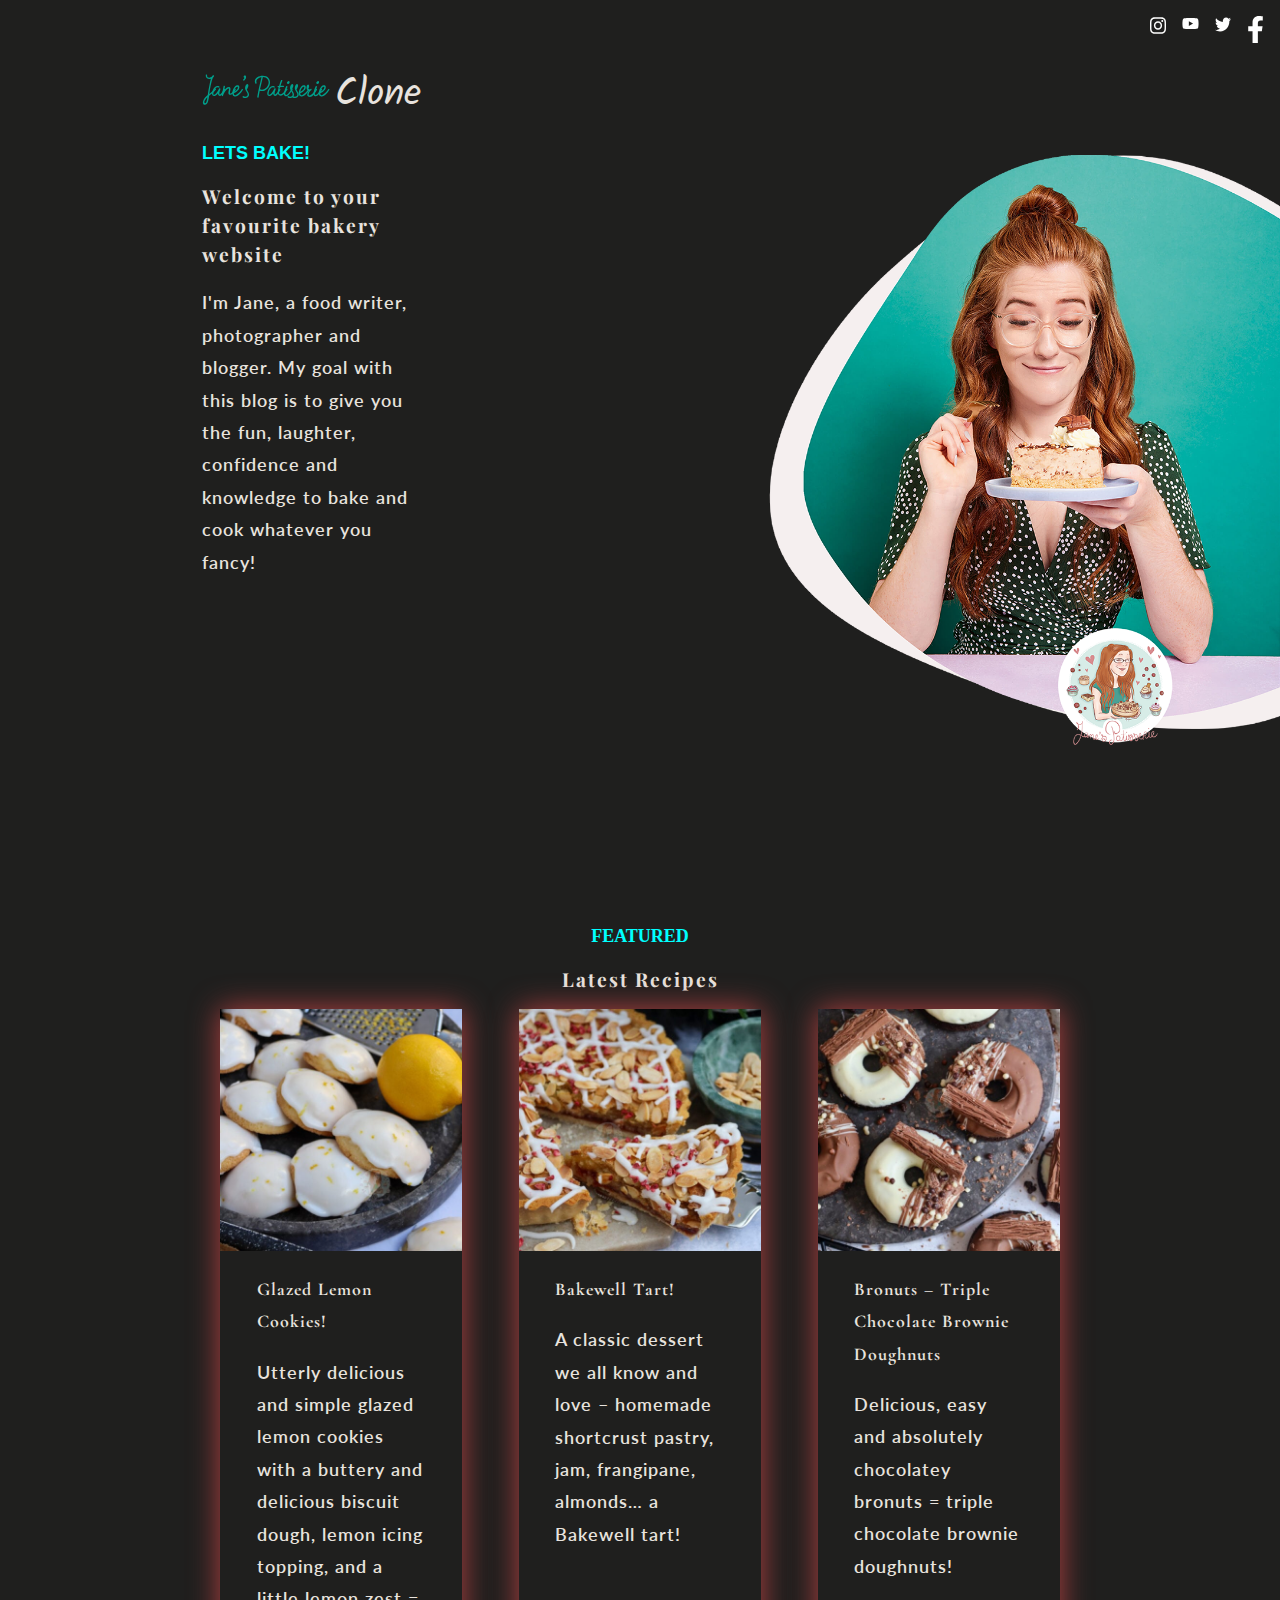
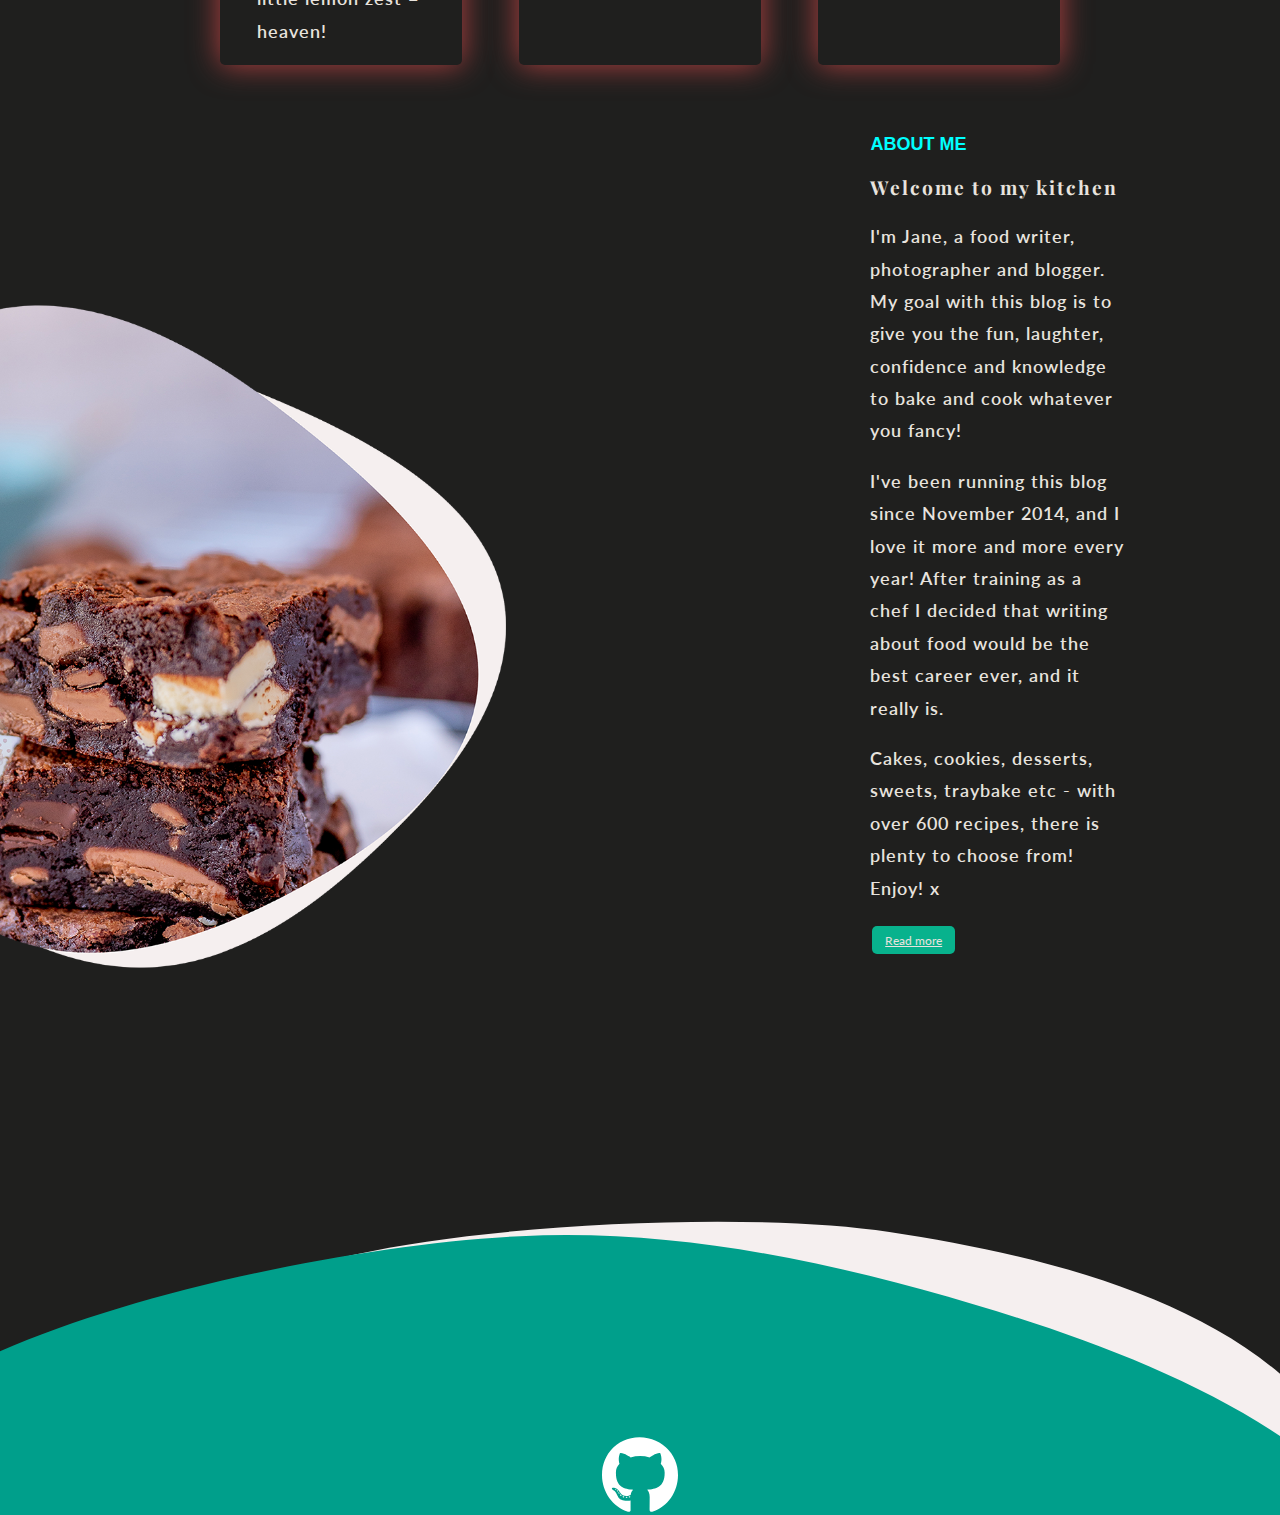
==== commit fbf91119: "removed unused codes" ====
--- a/index.html
+++ b/index.html
@@ -6,10 +6,7 @@
     <meta name="viewport" content="width=device-width, initial-scale=1.0">
     <title>Home Page</title>
     <link rel="stylesheet" href="css/main.css">
-    <!-- <link rel="stylesheet" href="https://unicons.iconscout.com/release/v4.0.0/css/line.css"> -->
-    <!-- <link rel="stylesheet" href="https://maxcdn.bootstrapcdn.com/bootstrap/3.4.1/css/bootstrap.min.css">
-    <script src="https://ajax.googleapis.com/ajax/libs/jquery/3.6.0/jquery.min.js"></script> -->
-    <!-- <script src="https://maxcdn.bootstrapcdn.com/bootstrap/3.4.1/js/bootstrap.min.js"></script> -->
+
 </head> 
 <body>
 
@@ -49,7 +46,7 @@
     <section class="row2">
         <div class="container left glow">
             <div >
-                <a href="GlazedLemonCookies.html"><img class="images" src="image/Glc/GlazedLemonCookies1-2-500x500.jpg" alt="Glazed lemon cookies recipe"/></a>
+                <a href="GlazedLemonCookies.html"><img class="images" src="image/GLC/GlazedLemonCookies1-2-500x500.jpg" alt="Glazed lemon cookies recipe"/></a>
             </div>   
             <div class="featured-text">
                 <a href="GlazedLemonCookies.html"><p class="title"> Glazed Lemon Cookies!</p></a>
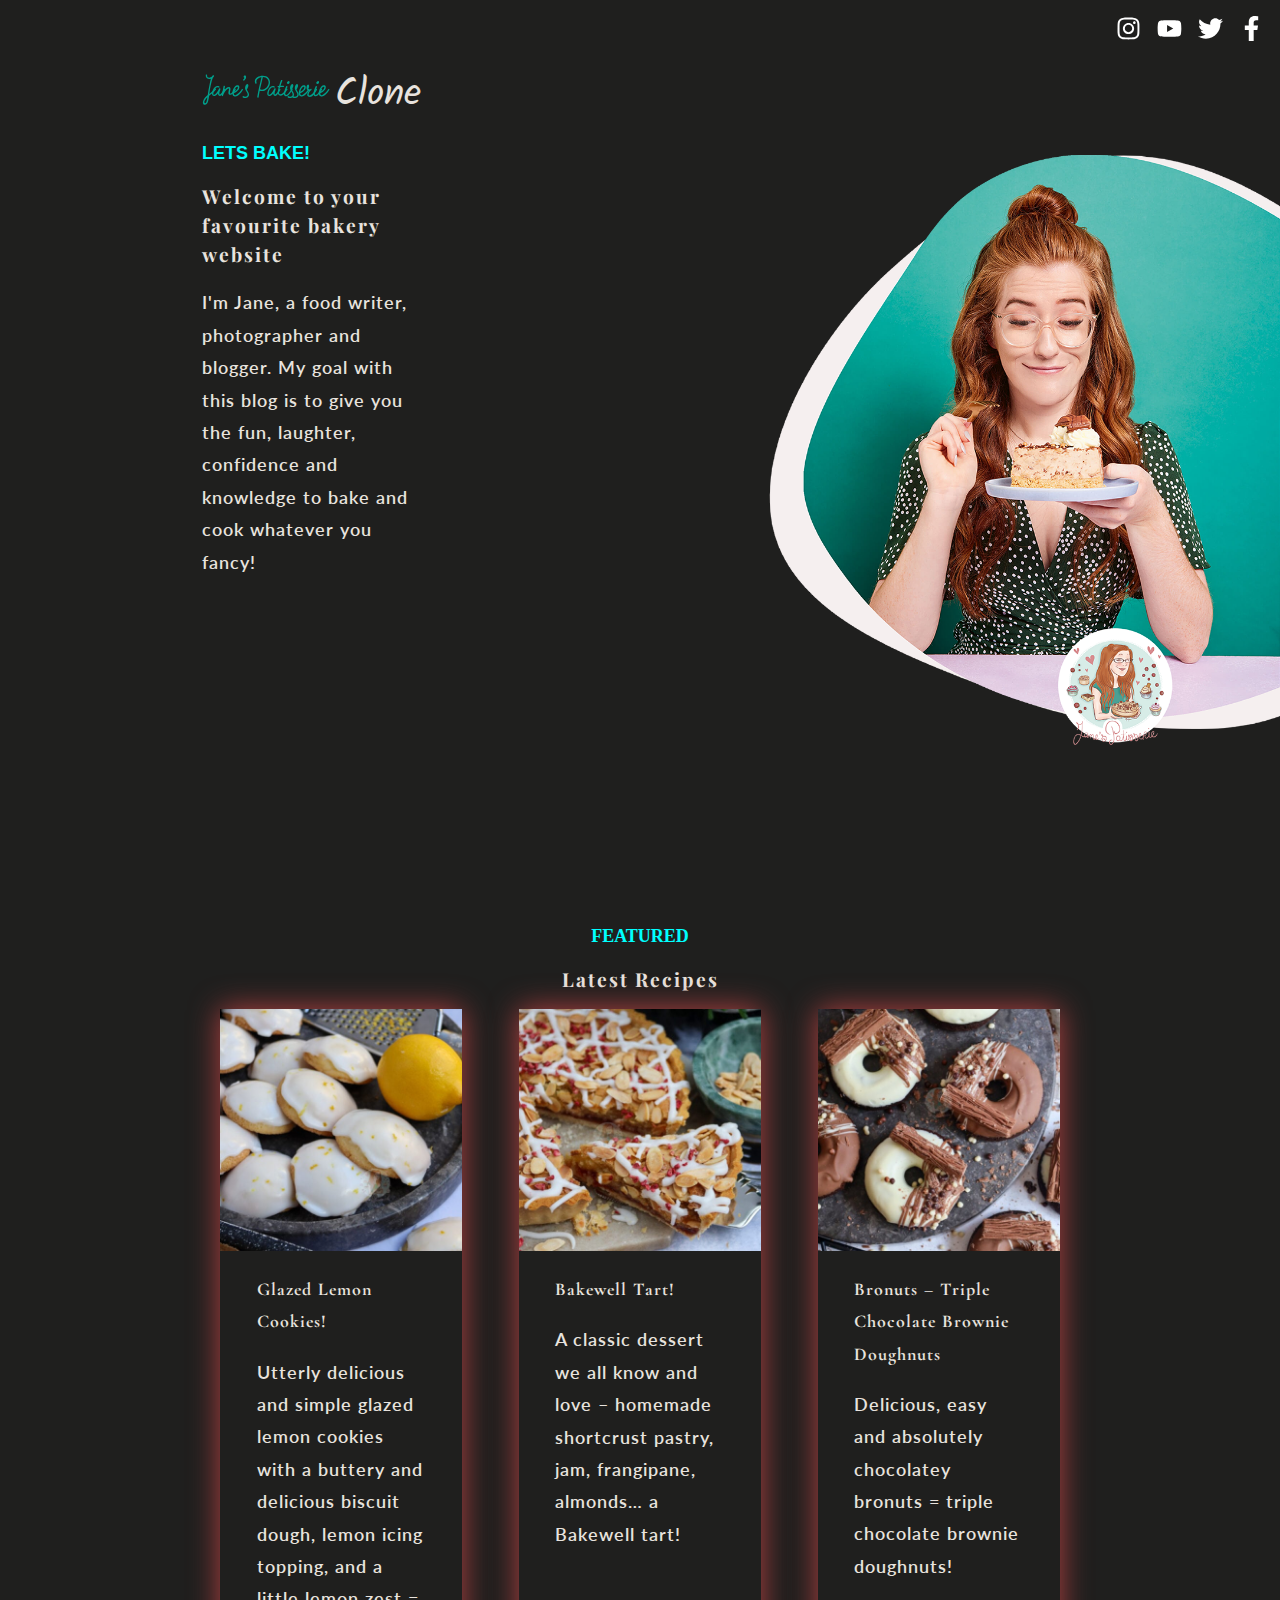
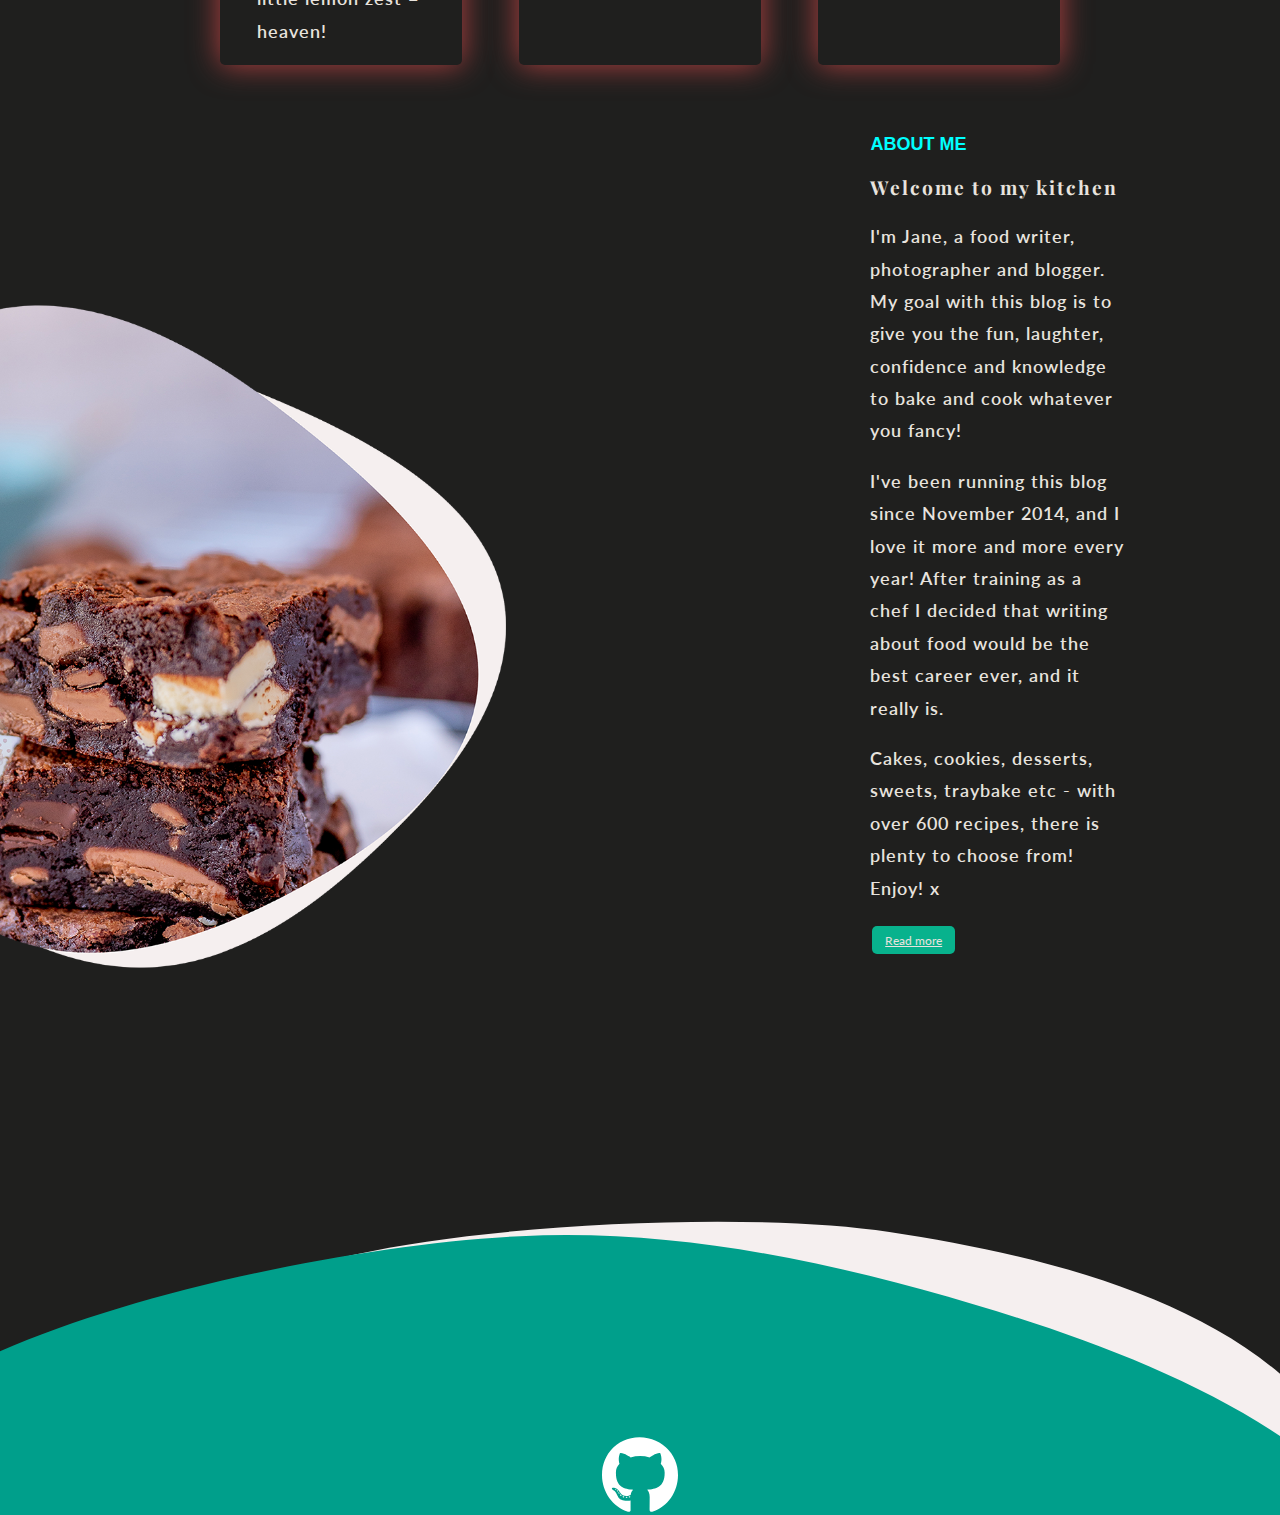
==== commit 7517eeb0: "adjust the size of the icons" ====
--- a/index.html
+++ b/index.html
@@ -26,10 +26,10 @@
             <div class="container3">
                 <div class="row">
                     <ul id="links">
-                        <li><a href="https://www.instagram.com/janespatisserie"><img src="image/instagram.svg" alt="instagram"></a></li>
-                        <li><a href="https://www.youtube.com/c/JanesPatisserieVlogs"><img src="image/youtube.svg" alt="youtube"></a></li>
-                        <li><a href="https://twitter.com/janespatisserie"><img src="image/twitter.svg" alt="twitter"></a></li>
-                        <li><a href="https://www.facebook.com/Janespatisserie/"><img src="image/facebook-f.svg" alt="facebook"/></a></li>
+                        <li><a href="https://www.instagram.com/janespatisserie"><img class="iconsize" src="image/instagram.svg" alt="instagram"></a></li>
+                        <li><a href="https://www.youtube.com/c/JanesPatisserieVlogs"><img  class="iconsize" src="image/youtube.svg" alt="youtube"></a></li>
+                        <li><a href="https://twitter.com/janespatisserie"><img class="iconsize" src="image/twitter.svg" alt="twitter"></a></li>
+                        <li><a href="https://www.facebook.com/Janespatisserie/"><img  class="iconsize" src="image/facebook-f.svg" alt="facebook"/></a></li>
                     </ul>
                 </div>
             </div>
@@ -105,4 +105,4 @@
         </div>
     </section>
 </body>
-</html>+</html>
--- a/css/main.css
+++ b/css/main.css
@@ -111,9 +111,18 @@
 
 #links li {
   float: left;
-  width: 1.3vw;
-  min-width: 15px;
   margin-right: 1em;
+}
+
+.logo {
+  -webkit-box-pack: end;
+      -ms-flex-pack: end;
+          justify-content: flex-end;
+}
+
+.iconsize {
+  width: 25px;
+  height: 25px;
 }
 
 .container4 {
@@ -177,12 +186,6 @@
   background-color: #07886c;
 }
 
-.logo {
-  -webkit-box-pack: end;
-      -ms-flex-pack: end;
-          justify-content: flex-end;
-}
-
 .logo-size {
   height: 3vw;
   min-height: 30px;
@@ -258,6 +261,11 @@
   margin: 0%;
 }
 
+.logosize {
+  width: 20px;
+  height: 20px;
+}
+
 a:link, a:visited, a:hover, a:active {
   color: #000000;
   text-decoration: none;
